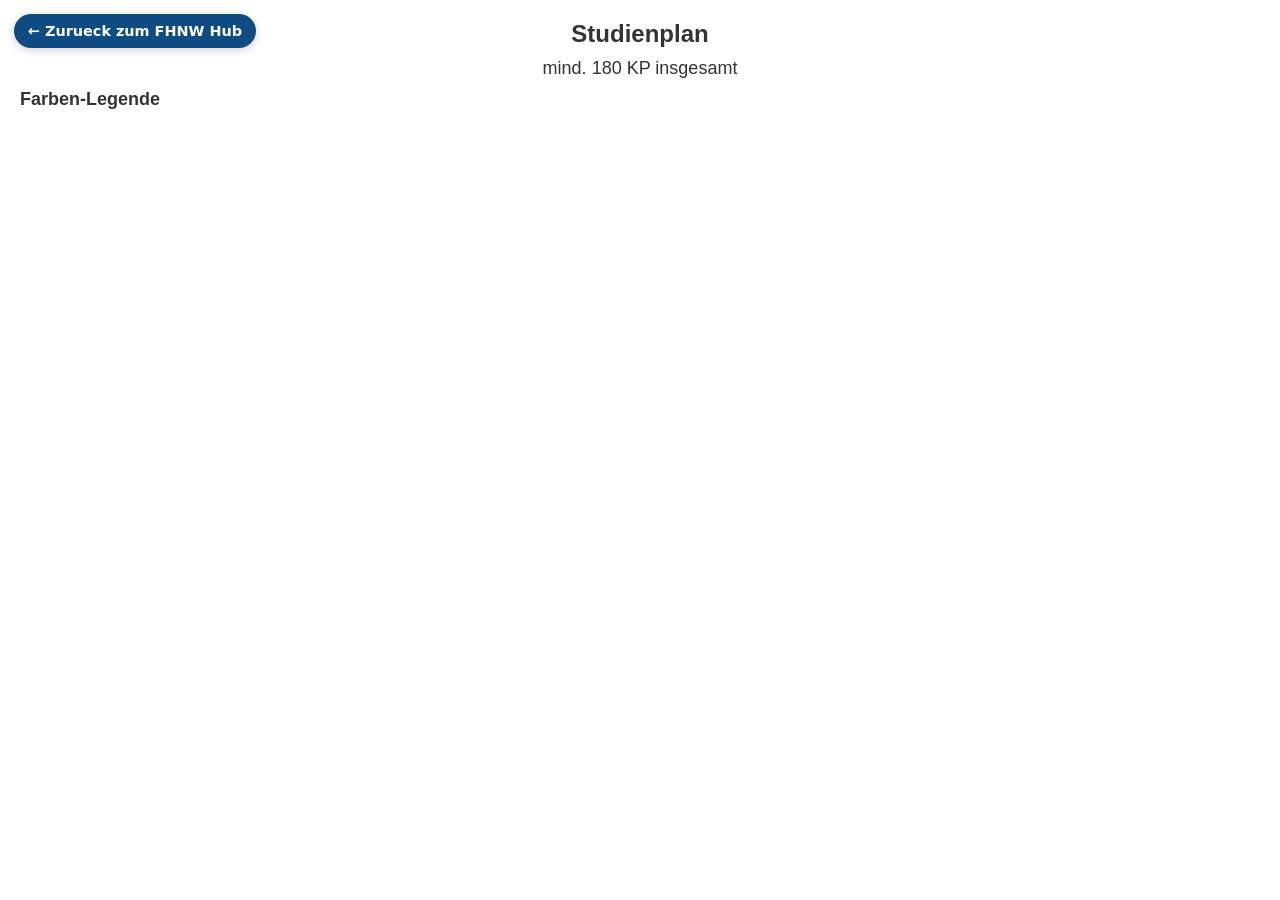
==== index.html @ 29f77d99 "Add study visualization template, styles & data Introduce the study-visualization frontend skeleton " ====
<!DOCTYPE html>
<html lang="de">

<head>
    <meta charset="UTF-8">
    <meta name="viewport" content="width=device-width, initial-scale=1.0">
    <title>Informatik (Teilzeit) - FHNW</title>
    <link rel="icon" type="image/svg+xml" href="https://www.svgrepo.com/show/400288/graduationcap.svg">
    <link rel="icon" type="image/png" sizes="256x256" href="https://images.emojiterra.com/mozilla/512px/1f393.png">
    <style>
        body,
        html {
            margin: 0;
            padding: 0;
            height: 100%;
            overflow: hidden;
            background-color: #f7f9fa;
            /* Match typical background */
        }

        iframe {
            width: 100%;
            height: 100%;
            border: none;
            display: block;
        }

        .hub-back-btn {
            position: fixed;
            top: 14px;
            left: 14px;
            z-index: 10;
            background: #0f4c81;
            color: #ffffff;
            text-decoration: none;
            font-family: 'Segoe UI', system-ui, -apple-system, sans-serif;
            font-size: 0.9rem;
            font-weight: 600;
            padding: 9px 14px;
            border-radius: 999px;
            box-shadow: 0 2px 10px rgba(0, 0, 0, 0.18);
            transition: background-color 0.2s ease;
        }

        .hub-back-btn:hover {
            background: #0b3b64;
        }
    </style>
</head>

<body>
    <a href="./index.html" class="hub-back-btn">← Zurueck zum FHNW Hub</a>
    <iframe src="study-visualization/standard/studienplan-template.html?studiengang=fhnw-cs-assessment"
        title="Studienplan Informatik Teilzeit FHNW"></iframe>
</body>

</html>
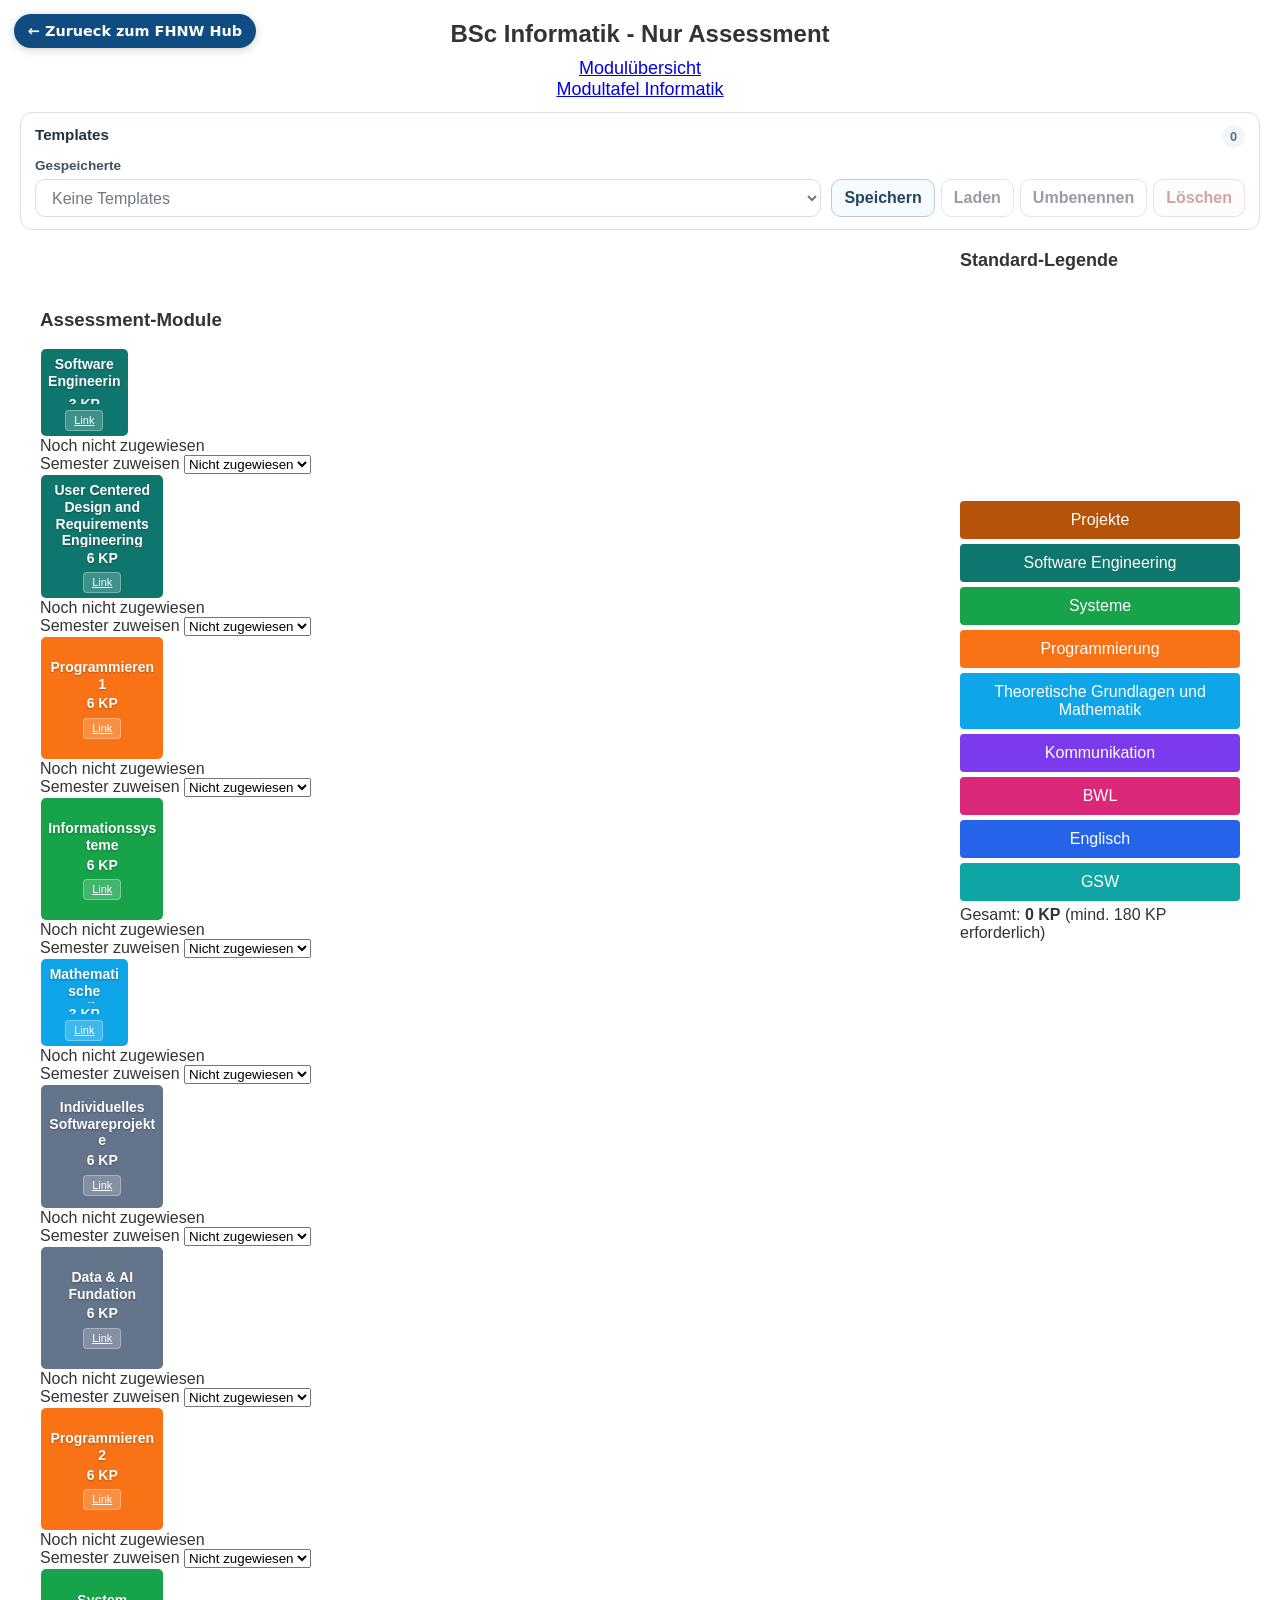
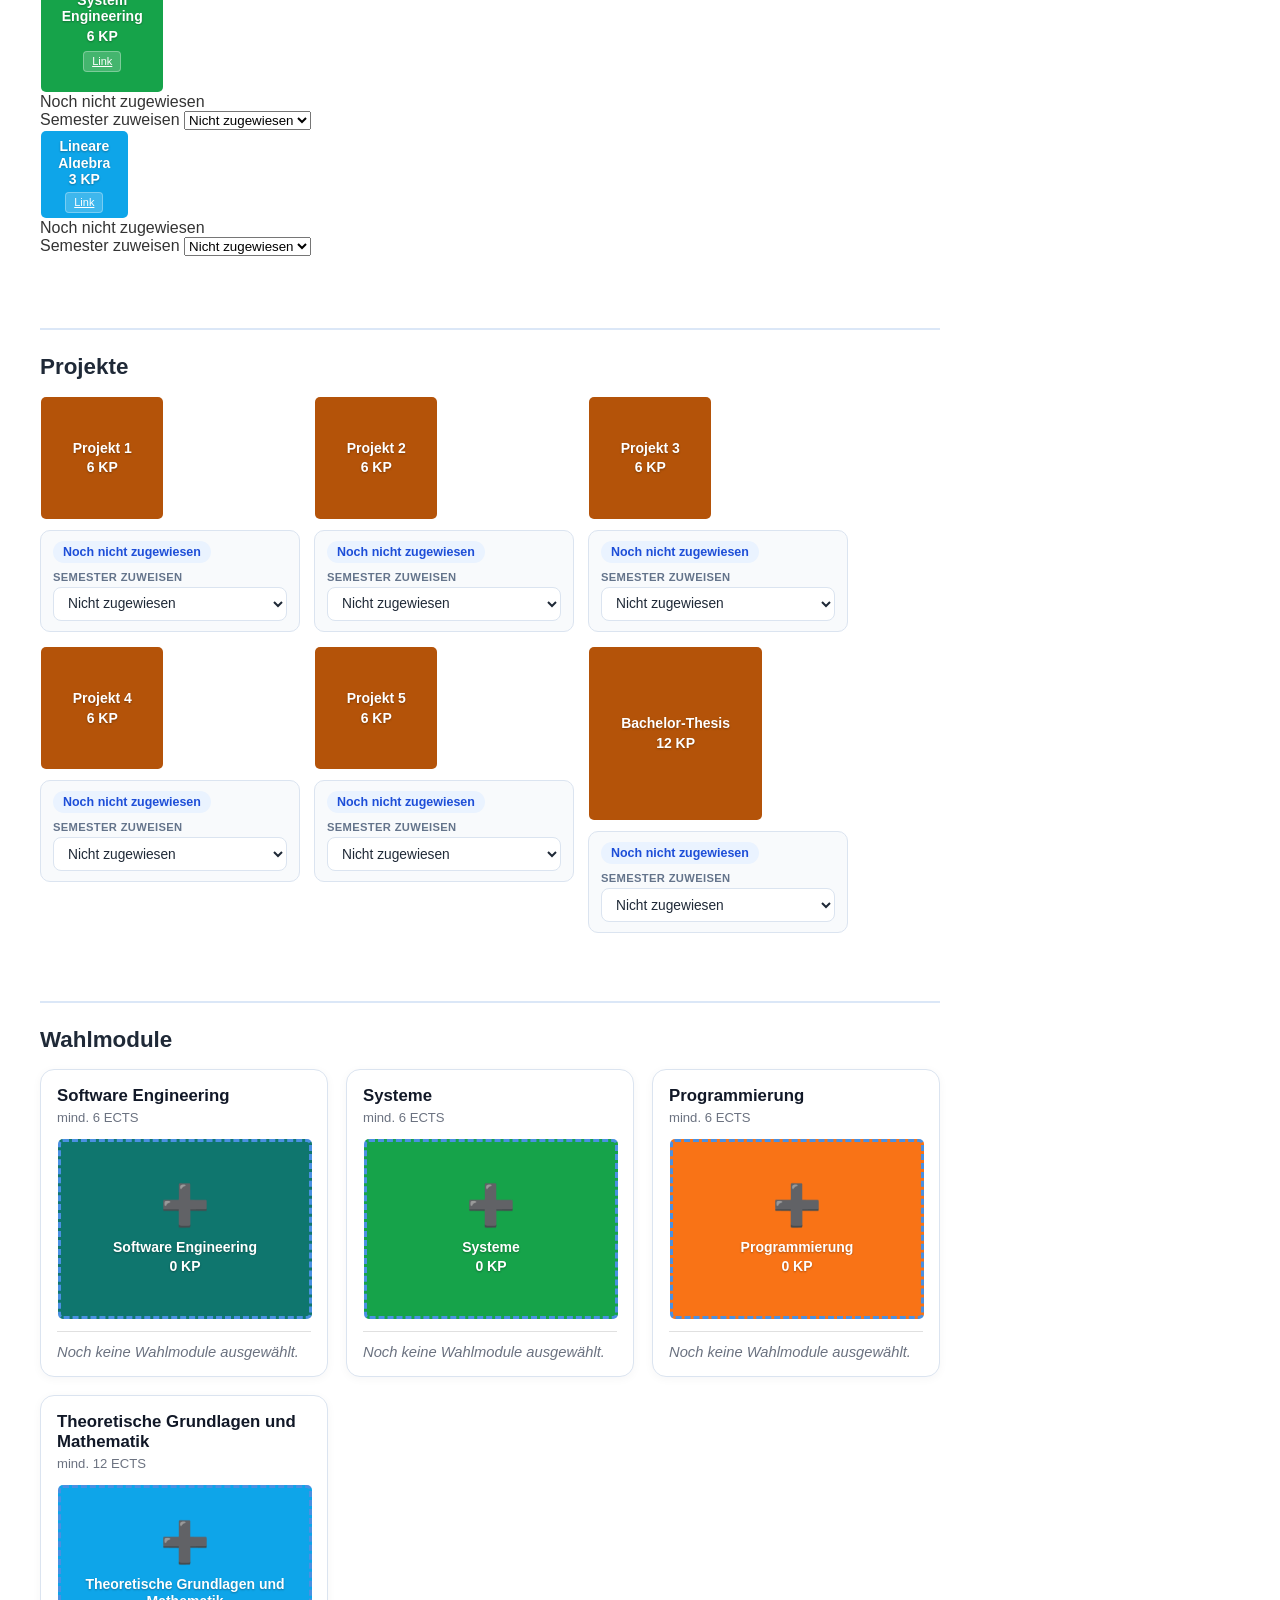
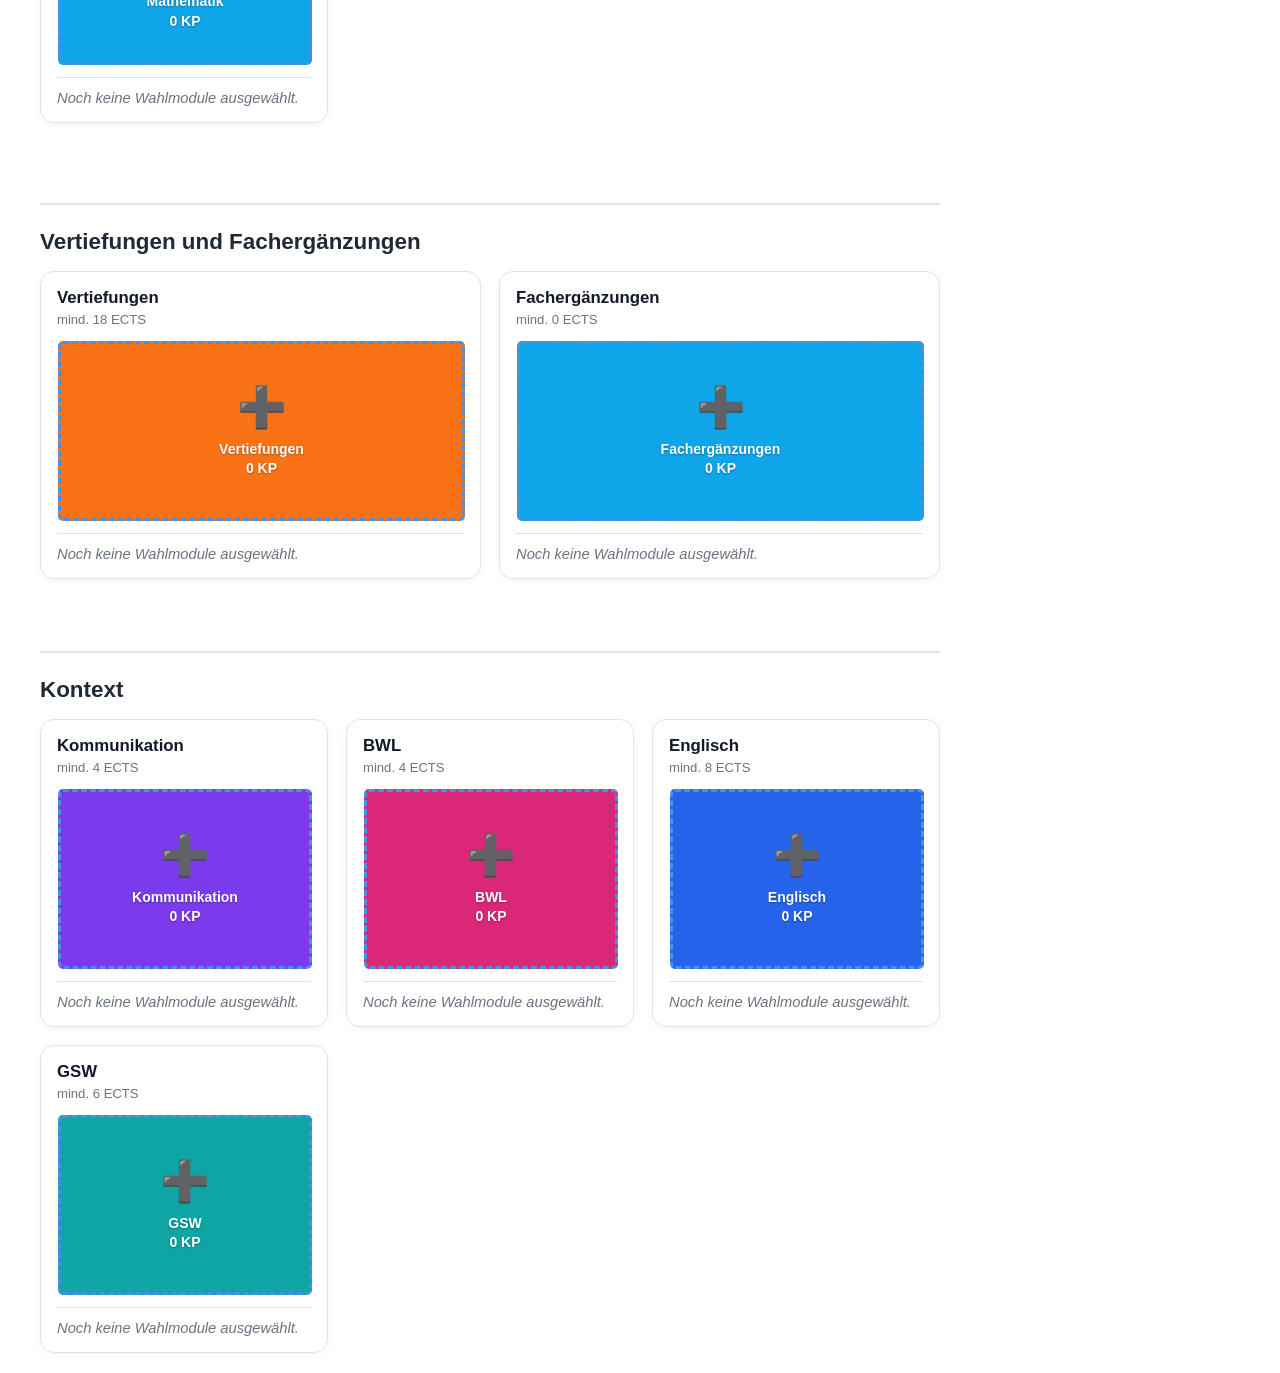
==== commit 899544fe: "Refactor program assets and root index loader Move program-specific assets into a unified program-sp" ====
--- a/index.html
+++ b/index.html
@@ -4,27 +4,43 @@
 <head>
     <meta charset="UTF-8">
     <meta name="viewport" content="width=device-width, initial-scale=1.0">
-    <title>Informatik (Teilzeit) - FHNW</title>
+    <title id="page-title">Studienplan</title>
     <link rel="icon" type="image/svg+xml" href="https://www.svgrepo.com/show/400288/graduationcap.svg">
     <link rel="icon" type="image/png" sizes="256x256" href="https://images.emojiterra.com/mozilla/512px/1f393.png">
+
+    <!-- Keep existing relative paths from the old template working in root index.html -->
+    <base href="study-visualization/standard/">
+
+    <!-- ==== CORE CSS ==== -->
+    <link rel="stylesheet" href="css/core/variables.css">
+    <link rel="stylesheet" href="css/core/layout.css">
+    <link rel="stylesheet" href="css/core/typography.css">
+
+    <!-- ==== CORE COMPONENTS CSS ==== -->
+    <link rel="stylesheet" href="css/core/hub-button.css">
+    <link rel="stylesheet" href="css/core/module.css">
+    <link rel="stylesheet" href="css/core/legend.css">
+
+    <!-- ==== OPTIONAL FEATURES CSS ==== -->
+    <link rel="stylesheet" href="css/optional/study-links.css">
+    <link rel="stylesheet" href="css/optional/tooltip.css">
+    <link rel="stylesheet" href="css/optional/kp-counter.css">
+    <link rel="stylesheet" href="css/optional/module-lists.css">
+    <link rel="stylesheet" href="css/optional/indicators.css">
+    <link rel="stylesheet" href="css/optional/major-minor-selector.css">
+    <link rel="stylesheet" href="css/optional/template-manager.css">
+    <link rel="stylesheet" href="css/optional/color-manager.css">
+    <link rel="stylesheet" href="css/optional/wahlmodule.css">
+
+    <!-- ==== SHARED CSS ==== -->
+    <link rel="stylesheet" id="uzh-common-css" href="">
+
+    <!-- ==== PROGRAM-SPECIFIC CSS (loaded dynamically) ==== -->
+    <link rel="stylesheet" id="program-colors-css" href="">
+    <link rel="stylesheet" id="program-classes-css" href="">
+    <link rel="stylesheet" id="program-layout-css" href="">
+
     <style>
-        body,
-        html {
-            margin: 0;
-            padding: 0;
-            height: 100%;
-            overflow: hidden;
-            background-color: #f7f9fa;
-            /* Match typical background */
-        }
-
-        iframe {
-            width: 100%;
-            height: 100%;
-            border: none;
-            display: block;
-        }
-
         .hub-back-btn {
             position: fixed;
             top: 14px;
@@ -48,10 +64,58 @@
     </style>
 </head>
 
-<body>
-    <a href="./index.html" class="hub-back-btn">← Zurueck zum FHNW Hub</a>
-    <iframe src="study-visualization/standard/studienplan-template.html?studiengang=fhnw-cs-assessment"
-        title="Studienplan Informatik Teilzeit FHNW"></iframe>
+<body data-studiengang="">
+    <a href="../../index.html" class="hub-back-btn">← Zurueck zum FHNW Hub</a>
+
+    <h1 id="studienplan-title">Studienplan</h1>
+    <h2 id="studienplan-subtitle">mind. 180 KP insgesamt</h2>
+
+    <div id="template-manager-anchor"></div>
+
+    <div id="major-minor-selector" class="major-minor-selector" style="display: none;"></div>
+
+    <div class="container">
+        <div class="studienplan" id="studienplan"></div>
+
+        <div class="farben-legende">
+            <div class="legende-titel" id="legende-titel">Farben-Legende</div>
+            <div id="legende"></div>
+        </div>
+    </div>
+
+    <div id="tooltip" class="tooltip-container" style="display: none;"></div>
+
+    <script src="js/studienplan-base-loader.js"></script>
+
+    <script>
+        const urlParams = new URLSearchParams(window.location.search);
+        const studiengang = urlParams.get('studiengang') || 'fhnw-cs-assessment';
+
+        document.body.setAttribute('data-studiengang', studiengang);
+
+        const programColorsCSS = document.getElementById('program-colors-css');
+        const programClassesCSS = document.getElementById('program-classes-css');
+        const programLayoutCSS = document.getElementById('program-layout-css');
+
+        programColorsCSS.href = `../program-specific/standard-config/colors/colors.css`;
+        programClassesCSS.href = `../program-specific/standard-config/colors/classes.css`;
+        programLayoutCSS.href = `../program-specific/individual/layout.css`;
+
+        programColorsCSS.onerror = () => {
+            console.log(`No colors.css found for ${studiengang}`);
+        };
+        programClassesCSS.onerror = () => {
+            console.log(`No classes.css found for ${studiengang}`);
+        };
+        programLayoutCSS.onerror = () => {
+            console.log(`No layout.css found for ${studiengang}`);
+        };
+
+        document.addEventListener('DOMContentLoaded', async function () {
+            await window.baseModulesReady;
+            window.loadStudiengangConfig(studiengang);
+        });
+    </script>
 </body>
 
 </html>
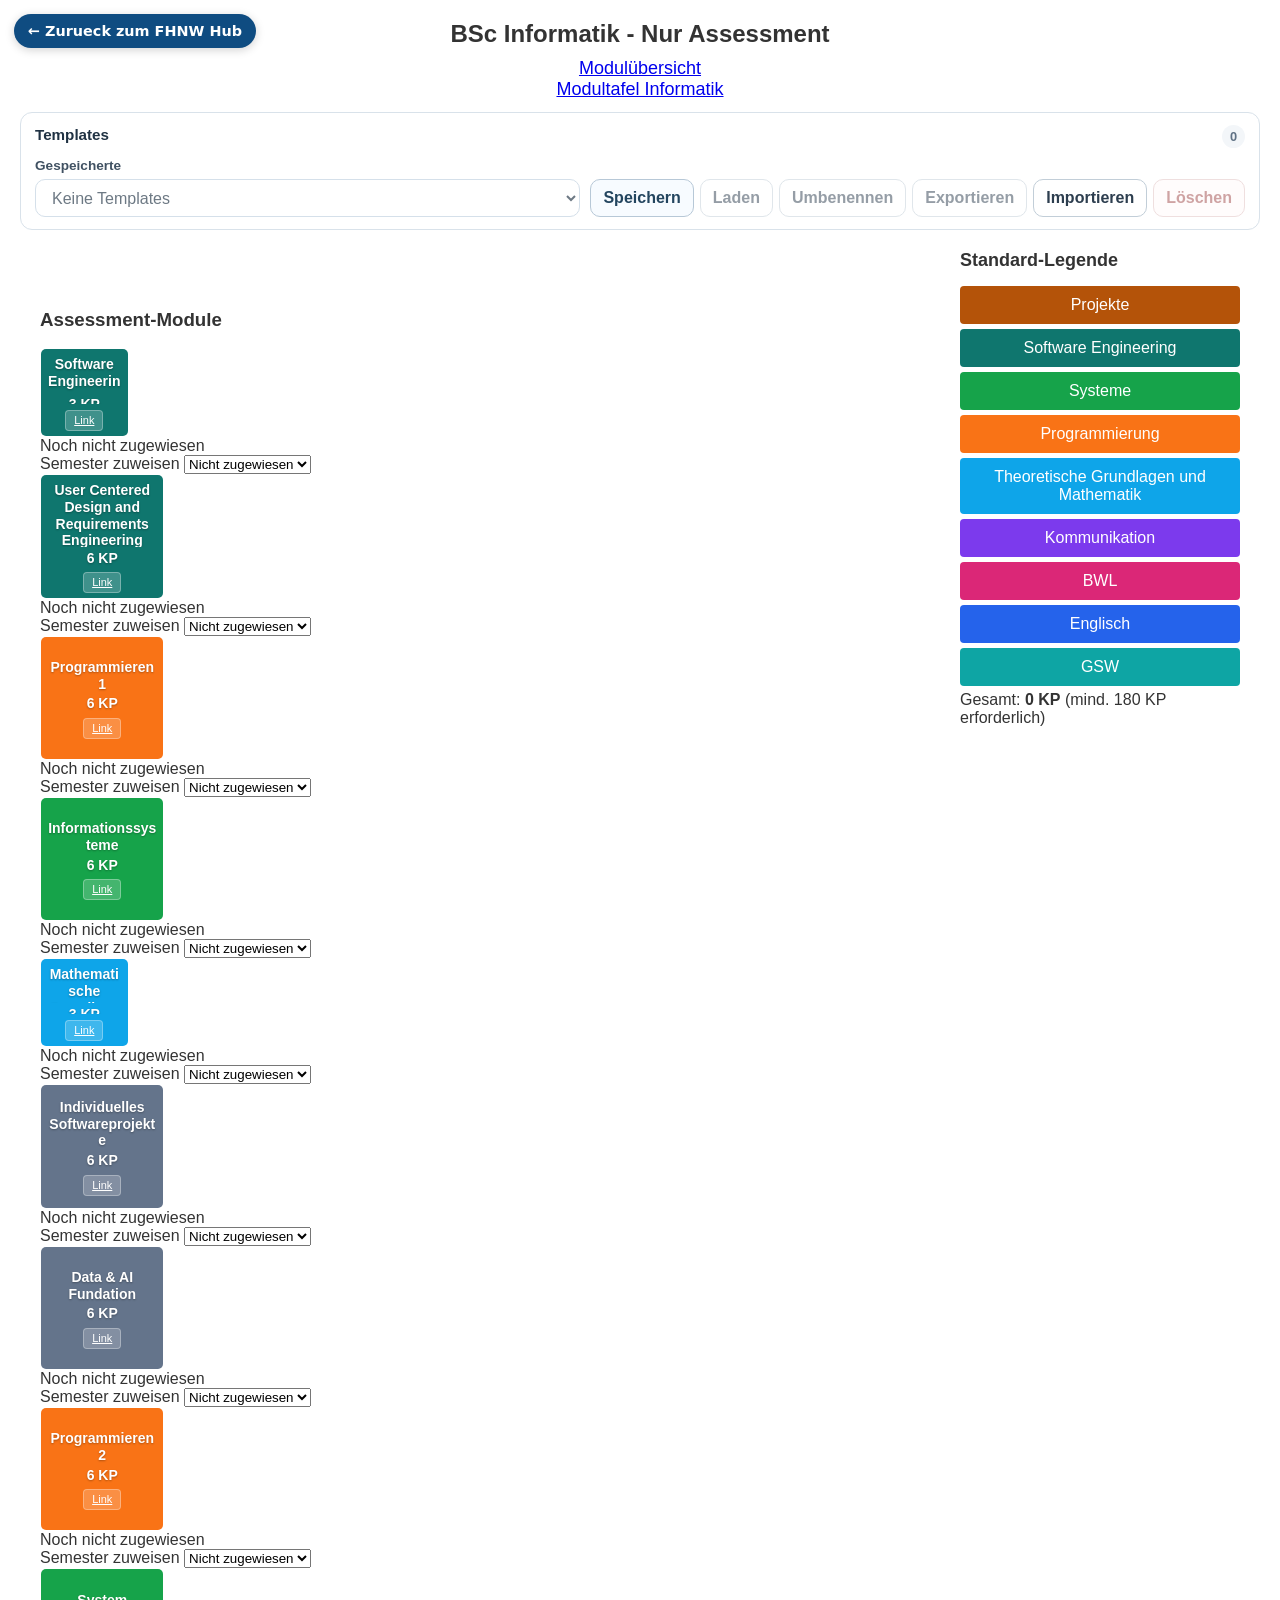
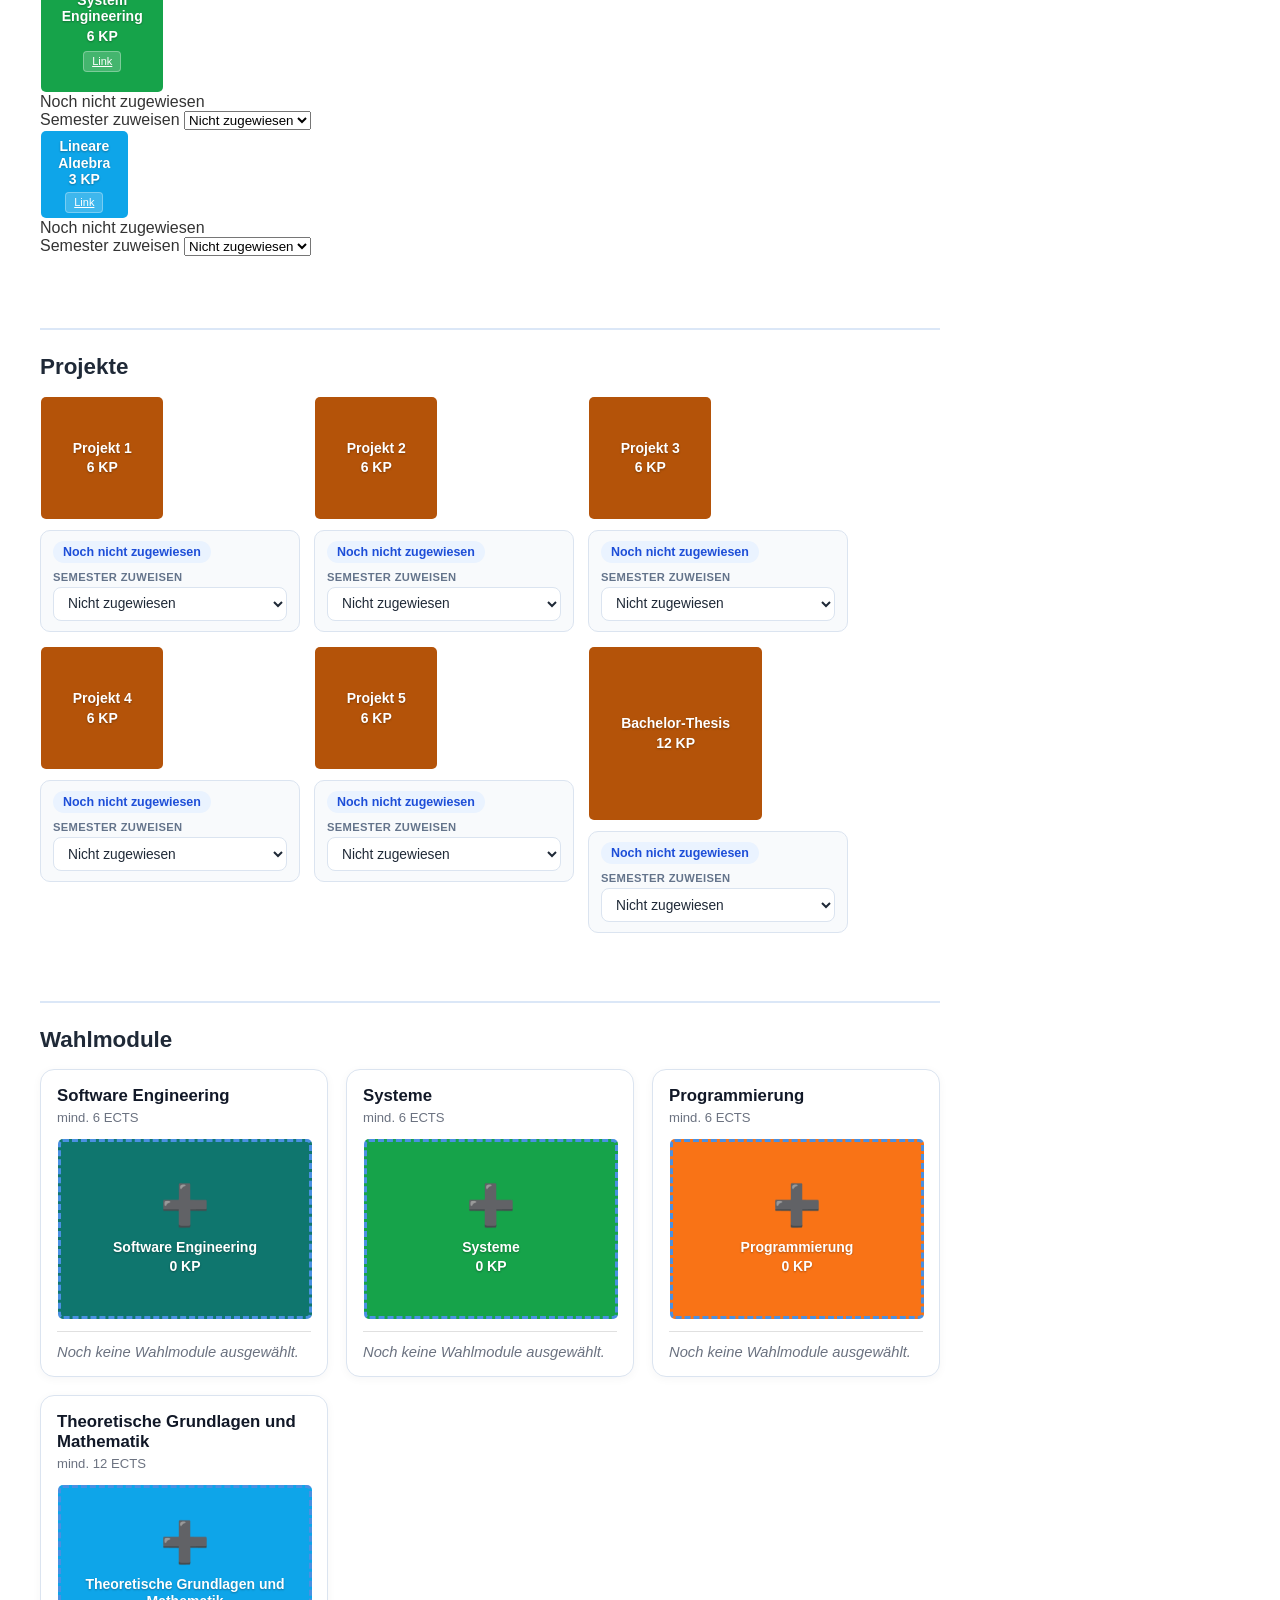
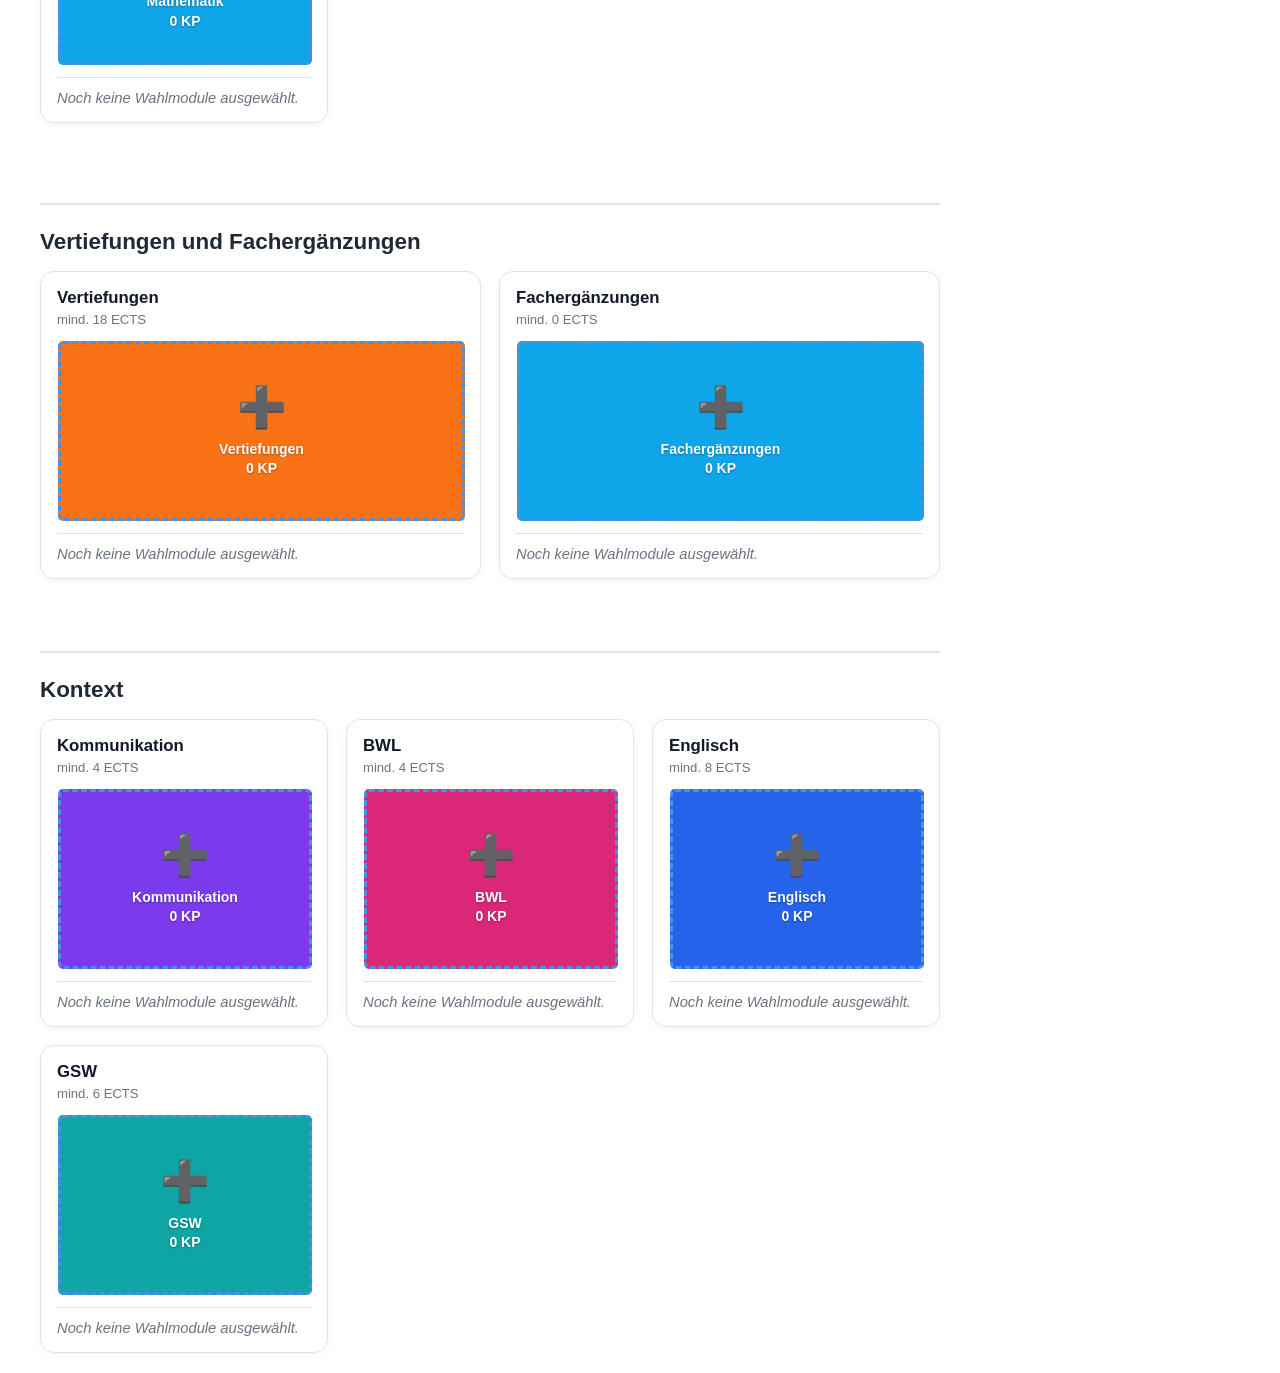
==== commit ccbe2558: "Use absolute URL for hub back link Replace relative ../../index.html href with the GitHub Pages URL " ====
--- a/index.html
+++ b/index.html
@@ -64,8 +64,8 @@
     </style>
 </head>
 
-<body data-studiengang="">
-    <a href="../../index.html" class="hub-back-btn">← Zurueck zum FHNW Hub</a>
+<body data-studiengang="fhnw-cs-assessment">
+    <a href="https://klubina.github.io/FHNW-CS-Hub/" class="hub-back-btn">← Zurueck zum FHNW Hub</a>
 
     <h1 id="studienplan-title">Studienplan</h1>
     <h2 id="studienplan-subtitle">mind. 180 KP insgesamt</h2>
@@ -88,10 +88,8 @@
     <script src="js/studienplan-base-loader.js"></script>
 
     <script>
-        const urlParams = new URLSearchParams(window.location.search);
-        const studiengang = urlParams.get('studiengang') || 'fhnw-cs-assessment';
-
-        document.body.setAttribute('data-studiengang', studiengang);
+        const studiengang = 'fhnw-cs-assessment';
+        window.APP_STUDIENGANG = studiengang;
 
         const programColorsCSS = document.getElementById('program-colors-css');
         const programClassesCSS = document.getElementById('program-classes-css');
@@ -99,7 +97,7 @@
 
         programColorsCSS.href = `../program-specific/standard-config/colors/colors.css`;
         programClassesCSS.href = `../program-specific/standard-config/colors/classes.css`;
-        programLayoutCSS.href = `../program-specific/individual/layout.css`;
+        programLayoutCSS.href = '';
 
         programColorsCSS.onerror = () => {
             console.log(`No colors.css found for ${studiengang}`);
@@ -107,13 +105,11 @@
         programClassesCSS.onerror = () => {
             console.log(`No classes.css found for ${studiengang}`);
         };
-        programLayoutCSS.onerror = () => {
-            console.log(`No layout.css found for ${studiengang}`);
-        };
+        programLayoutCSS.onerror = null;
 
         document.addEventListener('DOMContentLoaded', async function () {
             await window.baseModulesReady;
-            window.loadStudiengangConfig(studiengang);
+            window.loadStudiengangConfig();
         });
     </script>
 </body>
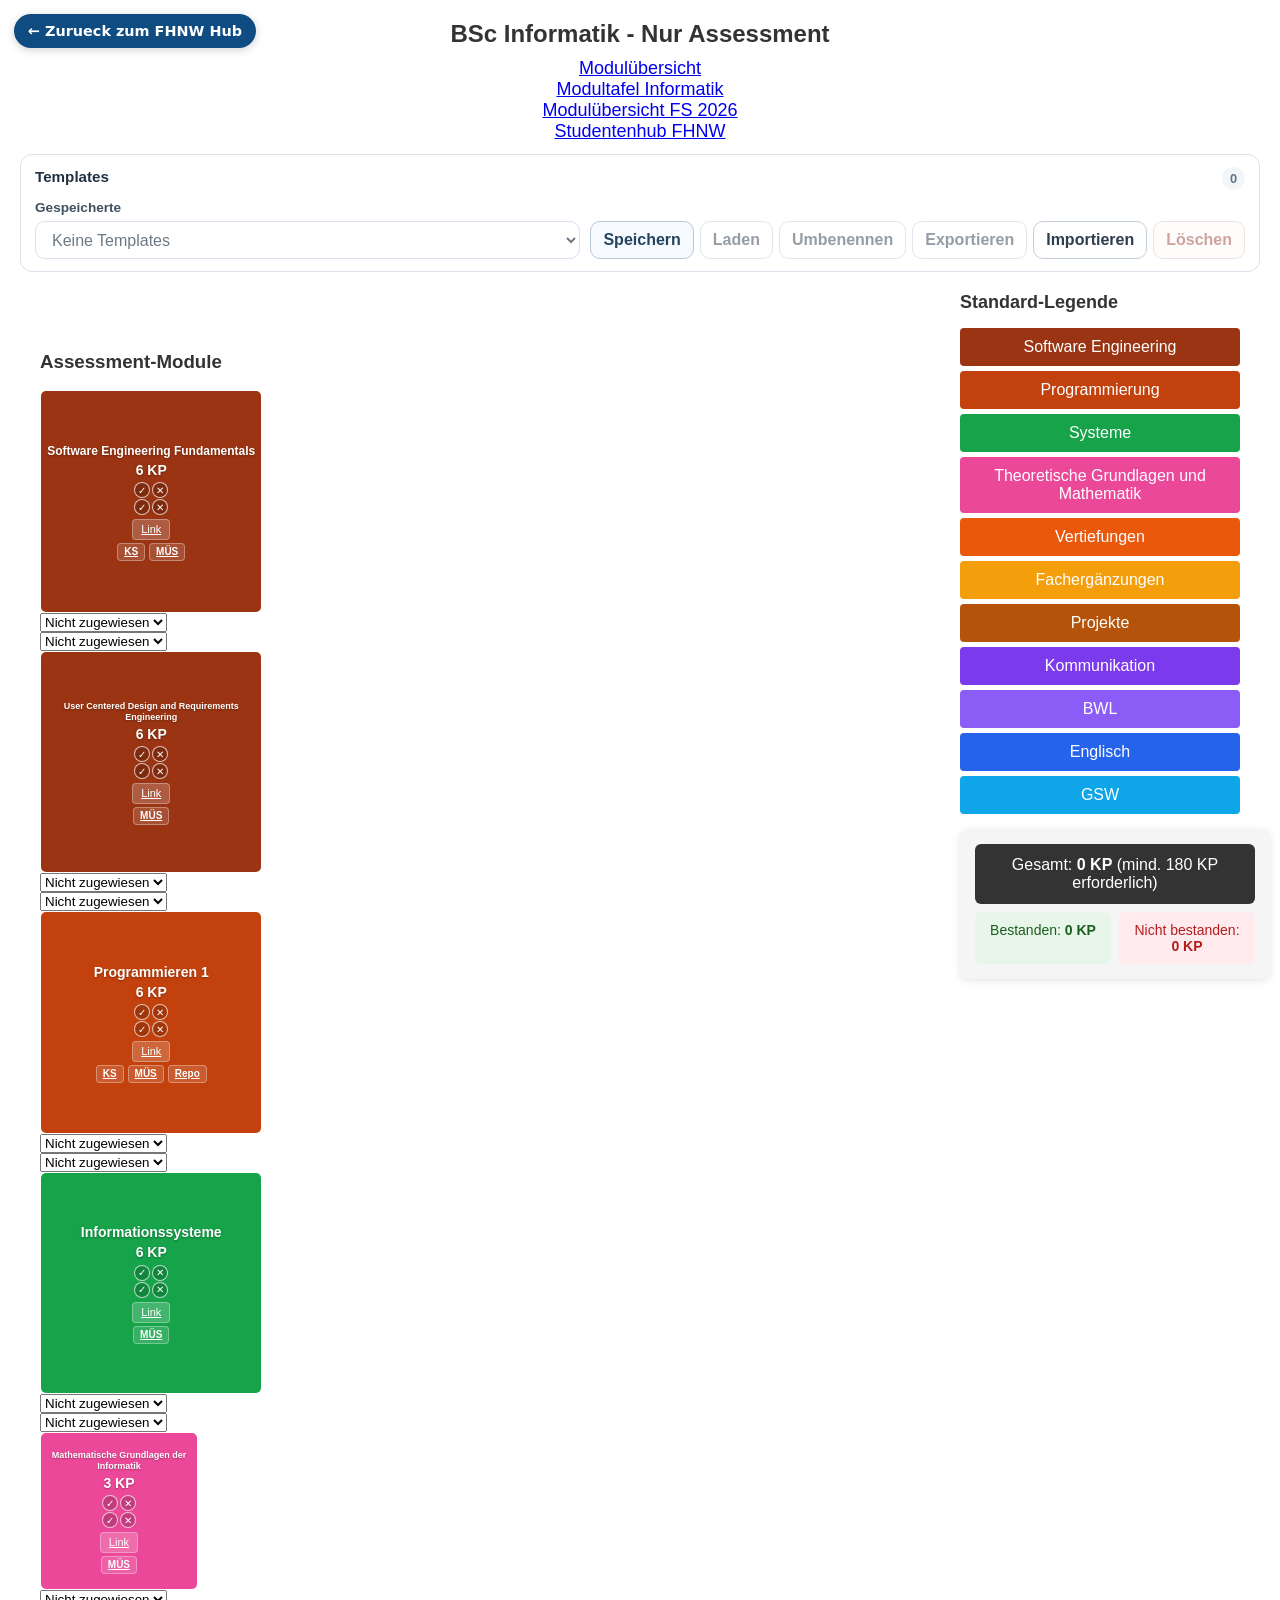
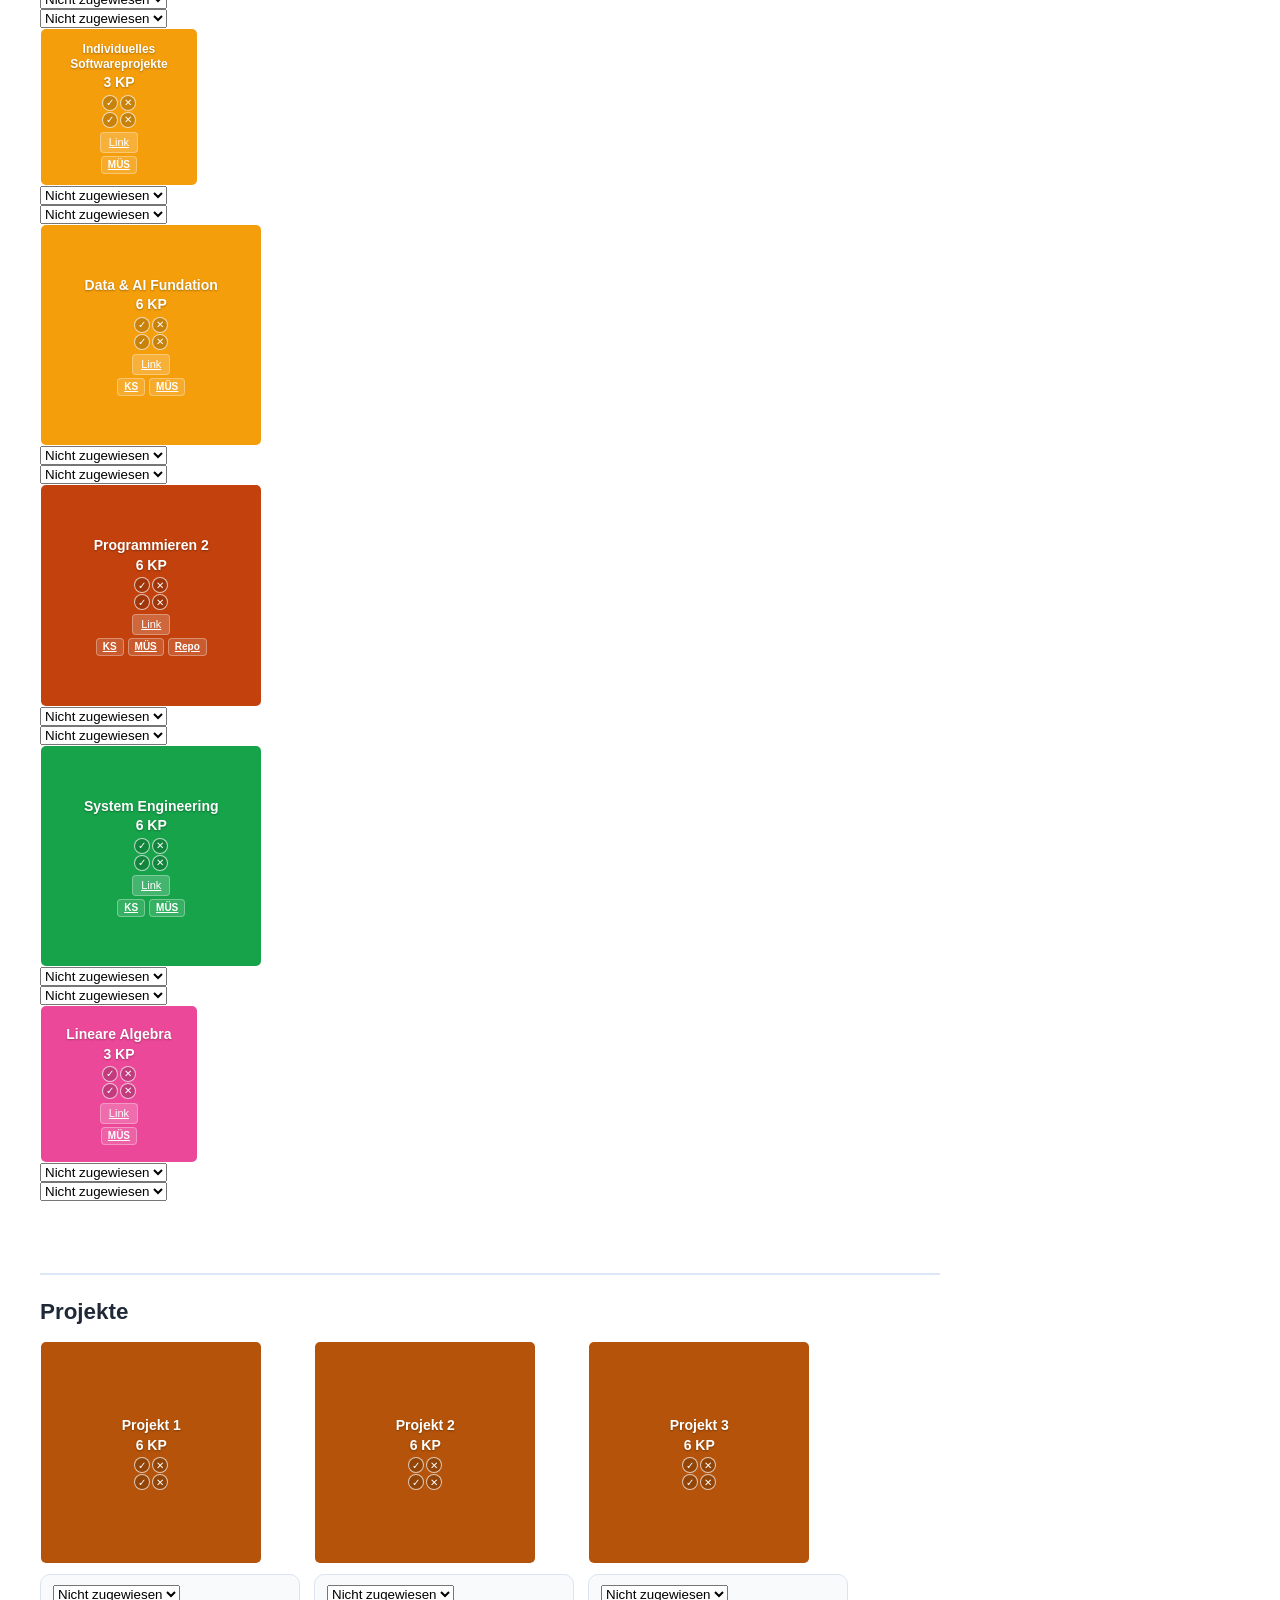
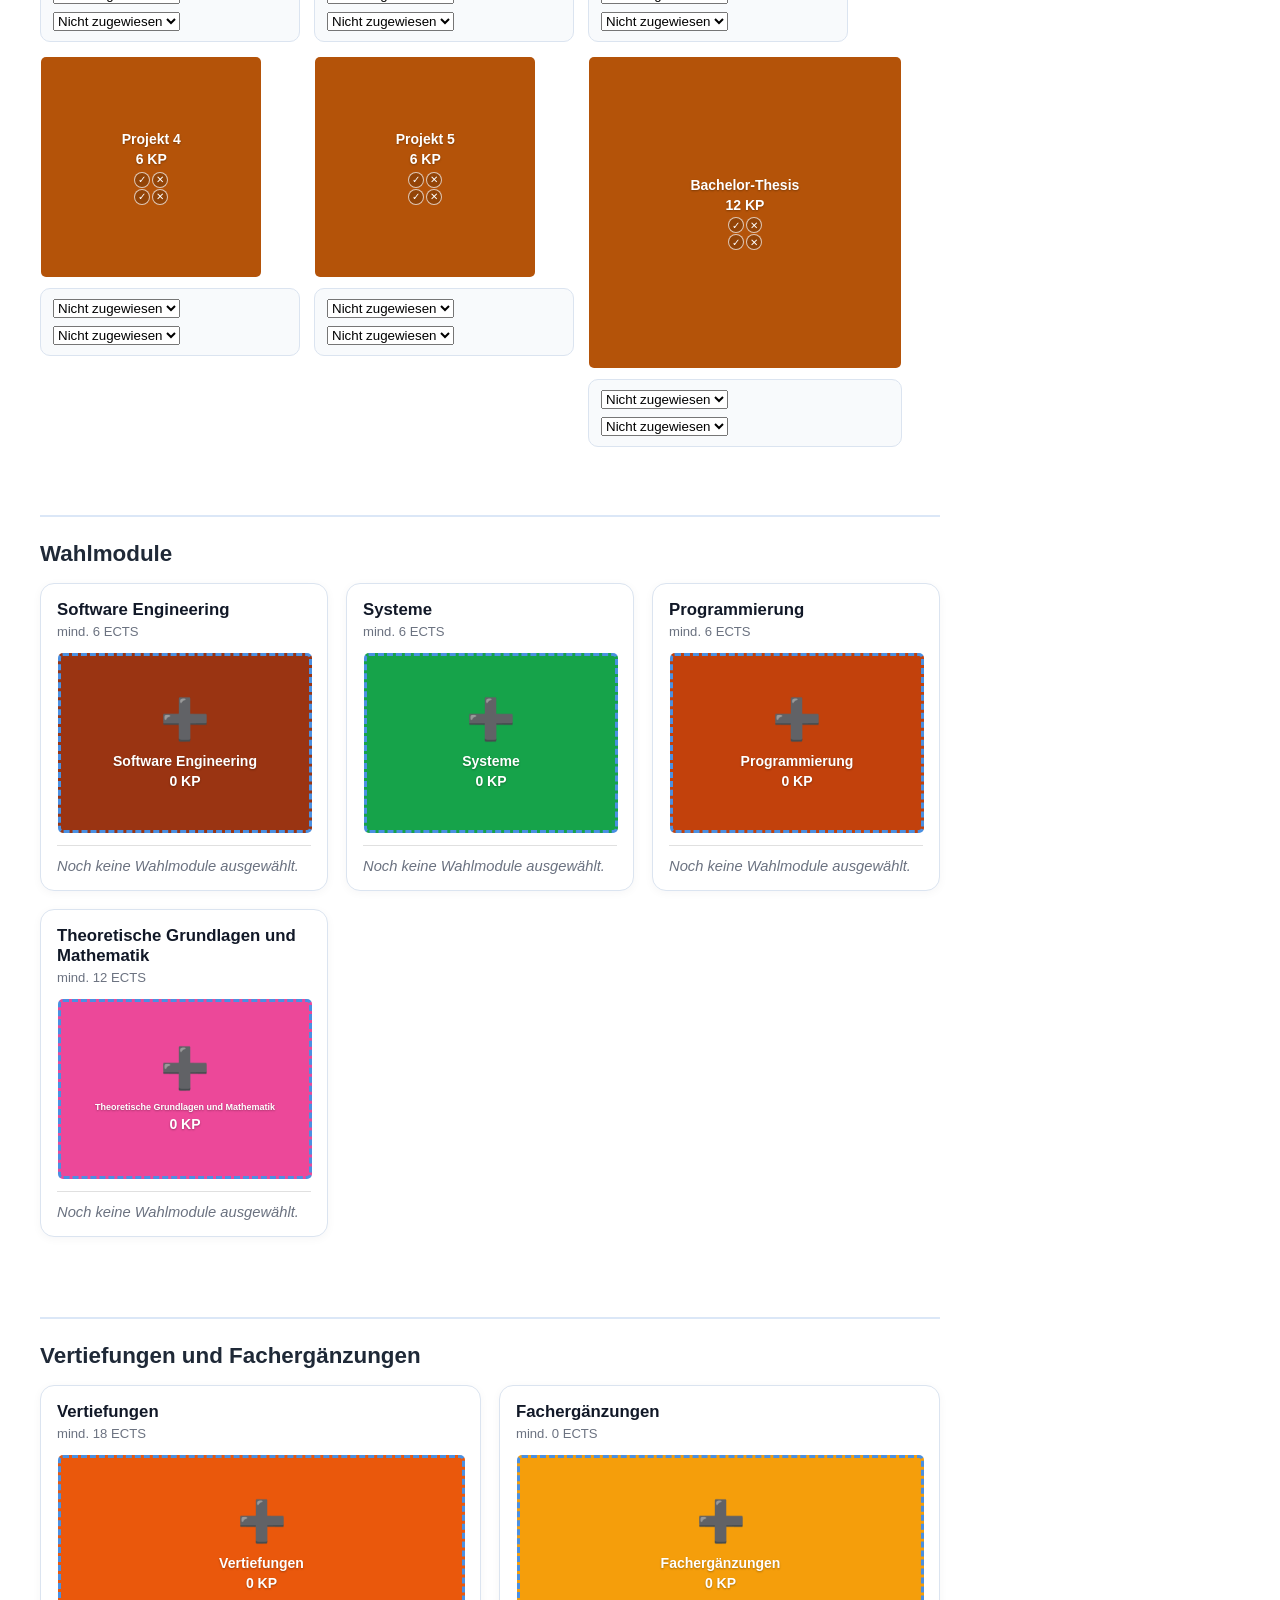
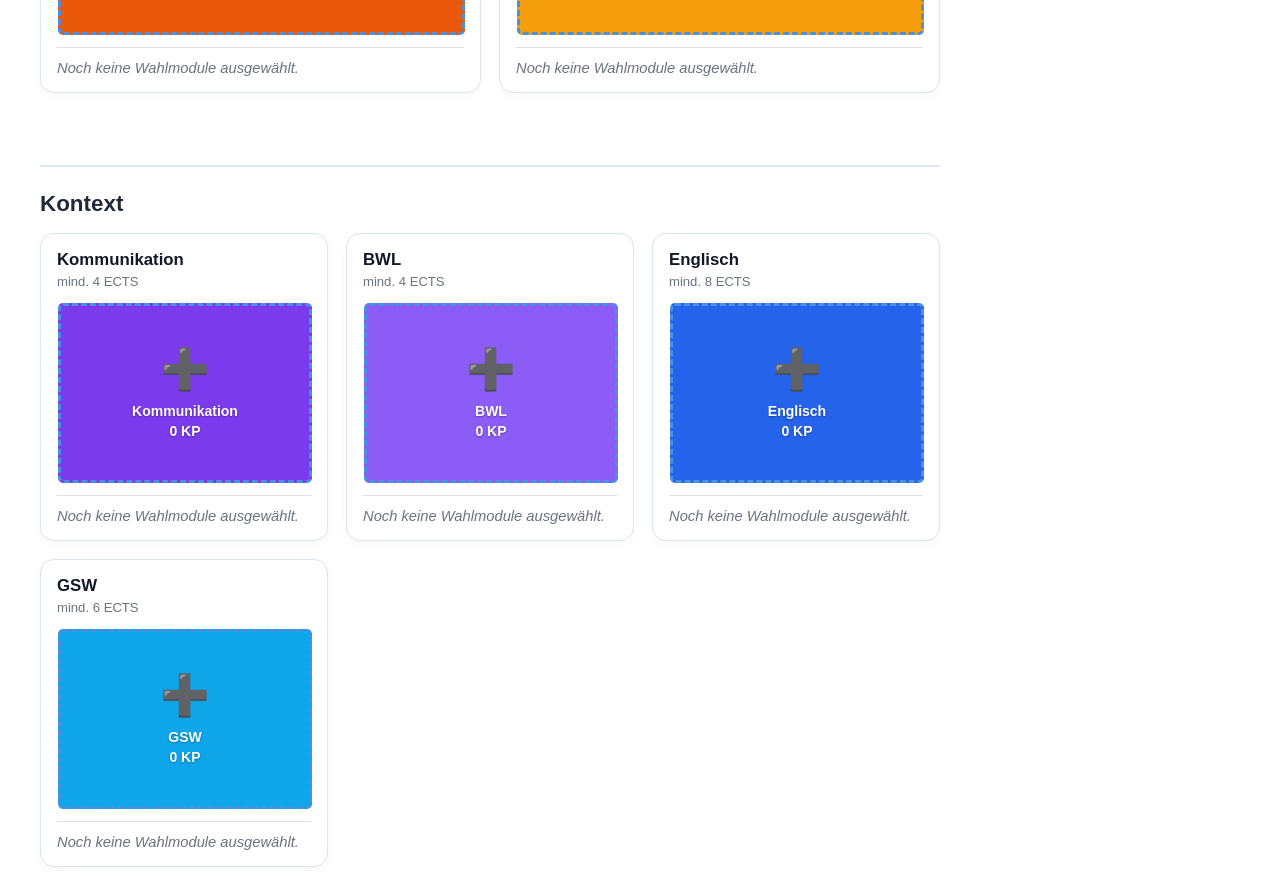
==== commit 13878258: "Compact module status and assignment controls Reduce module control spacing and title sizes, integra" ====
--- a/index.html
+++ b/index.html
@@ -18,7 +18,7 @@
 
     <!-- ==== CORE COMPONENTS CSS ==== -->
     <link rel="stylesheet" href="css/core/hub-button.css">
-    <link rel="stylesheet" href="css/core/module.css">
+    <link rel="stylesheet" href="css/core/module.css?v=20261109-1718">
     <link rel="stylesheet" href="css/core/legend.css">
 
     <!-- ==== OPTIONAL FEATURES CSS ==== -->
@@ -30,7 +30,7 @@
     <link rel="stylesheet" href="css/optional/major-minor-selector.css">
     <link rel="stylesheet" href="css/optional/template-manager.css">
     <link rel="stylesheet" href="css/optional/color-manager.css">
-    <link rel="stylesheet" href="css/optional/wahlmodule.css">
+    <link rel="stylesheet" href="css/optional/wahlmodule.css?v=20261109-1718">
 
     <!-- ==== SHARED CSS ==== -->
     <link rel="stylesheet" id="uzh-common-css" href="">
